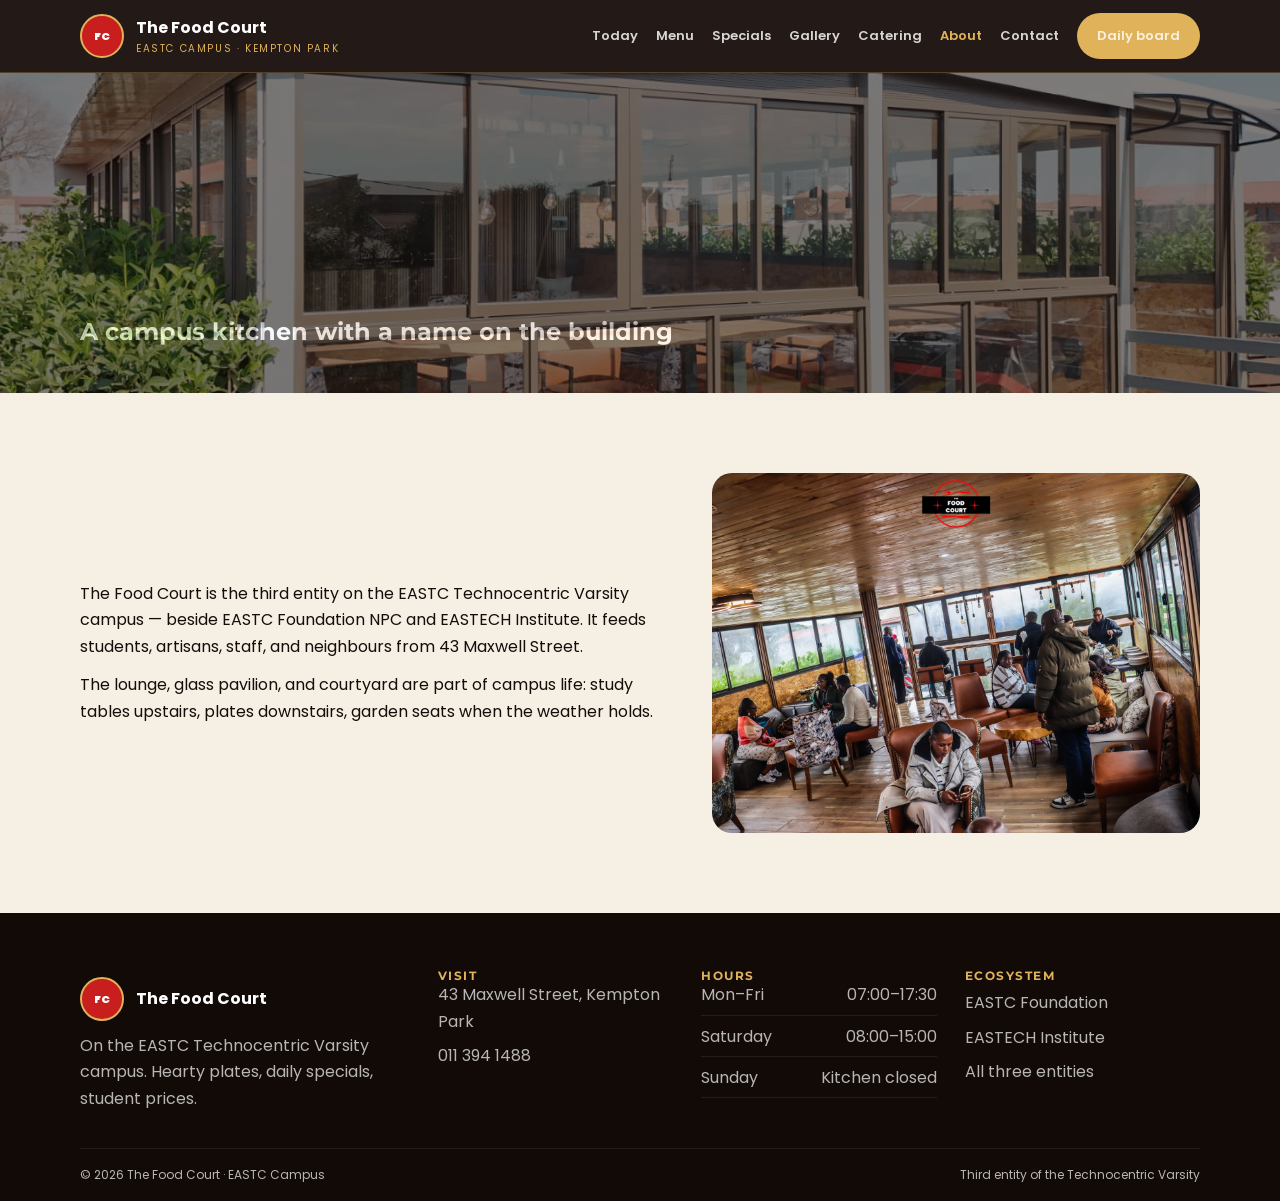
==== about.html @ 105ccf6e "Publish EASTC website" ====
<!DOCTYPE html>
<html lang="en">
<head>
<meta charset="UTF-8">
<meta name="viewport" content="width=device-width, initial-scale=1.0">
<title>About | The Food Court</title>
<meta name="description" content="The Food Court is the third EASTC campus entity.">
<link rel="preconnect" href="https://fonts.googleapis.com">
<link href="https://fonts.googleapis.com/css2?family=Montserrat:wght@700;800;900&family=Poppins:wght@400;500;600;700&display=swap" rel="stylesheet">
<link rel="stylesheet" href="../shared/3d.css">
<link rel="stylesheet" href="assets/css/food.css">
</head>
<body>
<a class="skip" href="#main" style="position:absolute;left:12px;top:-40px">Skip</a>

<header class="nav">
  <div class="wrap nav-inner">
    <a class="brand" href="index.html">
      <div class="mark">FC</div>
      <div><strong>The Food Court</strong><div style="font-size:10px;letter-spacing:1.6px;color:#E0B25A;text-transform:uppercase">EASTC Campus · Kempton Park</div></div>
    </a>
    <button class="menu-btn" aria-label="Menu">☰</button>
    <nav class="nav-links">
      <a href="index.html">Today</a>
      <a href="menu.html">Menu</a>
      <a href="specials.html">Specials</a>
      <a href="gallery.html">Gallery</a>
      <a href="catering.html">Catering</a>
      <a href="about.html">About</a>
      <a href="contact.html">Contact</a>
      <a class="btn btn-gold" href="today.html">Daily board</a>
    </nav>
  </div>
</header>
<main id="main">

<section class="page-hero media"><div class="hero-bg" style="background-image:url('assets/img/glass.jpg')"></div>
<div class="wrap"><h1>A campus kitchen with a name on the building</h1></div></section>
<section><div class="wrap grid-2">
  <div>
    <p>The Food Court is the third entity on the EASTC Technocentric Varsity campus — beside EASTC Foundation NPC and EASTECH Institute. It feeds students, artisans, staff, and neighbours from 43 Maxwell Street.</p>
    <p style="margin-top:12px">The lounge, glass pavilion, and courtyard are part of campus life: study tables upstairs, plates downstairs, garden seats when the weather holds.</p>
  </div>
  <img src="assets/img/lounge.jpg" alt="Lounge" style="border-radius:20px;height:360px;object-fit:cover;width:100%">
</div></section>

</main>
<footer>
  <div class="wrap foot">
    <div>
      <a class="brand" href="index.html"><div class="mark">FC</div><strong>The Food Court</strong></a>
      <p style="margin-top:12px">On the EASTC Technocentric Varsity campus. Hearty plates, daily specials, student prices.</p>
    </div>
    <div>
      <h3 style="color:#E0B25A;font-size:12px;letter-spacing:1.5px;text-transform:uppercase">Visit</h3>
      <p>43 Maxwell Street, Kempton Park<br><a href="tel:+27113941488">011 394 1488</a></p>
    </div>
    <div>
      <h3 style="color:#E0B25A;font-size:12px;letter-spacing:1.5px;text-transform:uppercase">Hours</h3>
      <div class="hours">
        <div><span>Mon–Fri</span><span>07:00–17:30</span></div>
        <div><span>Saturday</span><span>08:00–15:00</span></div>
        <div><span>Sunday</span><span>Kitchen closed</span></div>
      </div>
    </div>
    <div>
      <h3 style="color:#E0B25A;font-size:12px;letter-spacing:1.5px;text-transform:uppercase">Ecosystem</h3>
      <a href="https://eastechfoundation.co.za/">EASTC Foundation</a>
      <a href="https://eastech-institute.co.za/">EASTECH Institute</a>
      <a href="https://eastech.co.za/">All three entities</a>
    </div>
  </div>
  <div class="wrap legal"><span>&copy; <span data-year></span> The Food Court · EASTC Campus</span><span>Third entity of the Technocentric Varsity</span></div>
</footer>
<script src="assets/js/food.js"></script>
<script src="../shared/3d.js"></script>
</body></html>
---- assets/css/food.css ----
:root {
  --ink: #160d0a;
  --cream: #F6EFE4;
  --red: #C81E1E;
  --red-deep: #8E1212;
  --wood: #6B3E22;
  --gold: #E0B25A;
  --white: #fff;
}
*, *::before, *::after { box-sizing: border-box; margin: 0; padding: 0; }
html { scroll-behavior: smooth; }
body { font-family: "Poppins", sans-serif; background: var(--cream); color: var(--ink); line-height: 1.65; overflow-x: hidden; }
img { max-width: 100%; display: block; }
a { color: inherit; text-decoration: none; }
h1,h2,h3 { font-family: "Montserrat", sans-serif; line-height: 1.1; }
.wrap { width: min(1120px, calc(100% - 40px)); margin: 0 auto; }
.nav {
  position: sticky; top: 0; z-index: 40;
  background: rgba(22,13,10,.94); color: #fff;
  border-bottom: 1px solid rgba(224,178,90,.25);
}
.nav-inner { display: flex; align-items: center; justify-content: space-between; min-height: 72px; }
.brand { display: flex; align-items: center; gap: 12px; color: #fff; }
.mark {
  width: 44px; height: 44px; border-radius: 50%;
  background: var(--red); color: #fff; display: grid; place-items: center;
  font-weight: 900; font-size: 11px; border: 2px solid var(--gold);
}
.nav-links { display: flex; gap: 18px; align-items: center; }
.nav-links a { color: rgba(255,255,255,.82); font-size: 13px; font-weight: 600; }
.nav-links a:hover, .nav-links a.active { color: var(--gold); }
.btn { display: inline-flex; align-items: center; justify-content: center; padding: 12px 20px; border-radius: 999px; font-weight: 800; font-size: 13px; border: 0; cursor: pointer; }
.btn-red { background: var(--red); color: #fff; }
.btn-gold { background: var(--gold); color: var(--ink); }
.btn-ghost { background: transparent; color: #fff; border: 1px solid rgba(255,255,255,.3); }
.menu-btn { display: none; background: none; border: 0; color: #fff; font-size: 26px; }
.hero { position: relative; min-height: 92vh; display: grid; align-items: end; color: #fff; overflow: hidden; }
.hero-bg { position: absolute; inset: 0; background-size: cover; background-position: center; transform: scale(1.08); }
.hero::after { content:""; position:absolute; inset:0; background: linear-gradient(180deg, rgba(22,13,10,.25), rgba(22,13,10,.82)); }
.hero-content { position: relative; z-index: 1; padding: 0 0 64px; }
.eyebrow { letter-spacing: 2.4px; text-transform: uppercase; font-size: 11px; font-weight: 800; color: var(--gold); }
.hero h1 { font-size: clamp(42px, 8vw, 84px); margin: 10px 0 12px; }
.board {
  background: var(--ink); color: #fff; border-radius: 22px; padding: 28px;
  box-shadow: 0 24px 60px rgba(0,0,0,.25);
}
.board h2 { color: var(--gold); margin-bottom: 16px; }
.meal { display: flex; justify-content: space-between; gap: 12px; padding: 12px 0; border-bottom: 1px dashed rgba(255,255,255,.12); }
.meal:last-child { border-bottom: 0; }
.price { color: var(--gold); font-weight: 800; }
section { padding: 80px 0; }
.grid-3 { display: grid; grid-template-columns: repeat(3,1fr); gap: 18px; }
.grid-2 { display: grid; grid-template-columns: 1.1fr .9fr; gap: 36px; align-items: center; }
.card { background: #fff; border-radius: 18px; overflow: hidden; box-shadow: 0 10px 30px rgba(22,13,10,.08); }
.card img { width: 100%; height: 190px; object-fit: cover; }
.card-body { padding: 20px; }
.tag { display: inline-block; background: #fde8e8; color: var(--red); font-size: 11px; font-weight: 800; padding: 4px 10px; border-radius: 999px; }
.page-hero { background: var(--ink); color: #fff; padding: 72px 0 48px; position: relative; overflow: hidden; }
.page-hero.media { min-height: 320px; display: grid; align-items: end; }
.page-hero .hero-bg { opacity: .45; }
form { display: grid; gap: 12px; }
input, select, textarea { padding: 12px; border-radius: 10px; border: 1px solid #e5d9c8; font: inherit; }
.success { display: none; background: #ecfdf5; color: #065f46; padding: 12px; border-radius: 10px; }
.success.show { display: block; }
footer { background: #110a07; color: rgba(255,255,255,.7); padding: 56px 0 0; }
.foot { display: grid; grid-template-columns: 1.4fr 1fr 1fr 1fr; gap: 28px; padding-bottom: 36px; }
footer a { display: block; color: rgba(255,255,255,.7); margin: 8px 0; }
.legal { border-top: 1px solid rgba(255,255,255,.08); padding: 16px 0; font-size: 12px; display: flex; justify-content: space-between; flex-wrap: wrap; gap: 8px; }
.hours { display: grid; gap: 8px; }
.hours div { display: flex; justify-content: space-between; gap: 16px; border-bottom: 1px solid rgba(255,255,255,.08); padding-bottom: 6px; }
.live { display: inline-flex; align-items: center; gap: 8px; color: #86efac; font-size: 12px; font-weight: 700; }
.live i { width: 8px; height: 8px; background: #22c55e; border-radius: 50%; animation: pulse 1.4s infinite; }
@keyframes pulse { 50% { opacity: .35; } }
@media (max-width: 900px) {
  .menu-btn { display: block; }
  .nav-links { display: none; position: absolute; left: 0; right: 0; top: 72px; background: var(--ink); flex-direction: column; padding: 16px 20px 24px; }
  .nav-links.open { display: flex; }
  .grid-3, .grid-2, .foot { grid-template-columns: 1fr; }
}
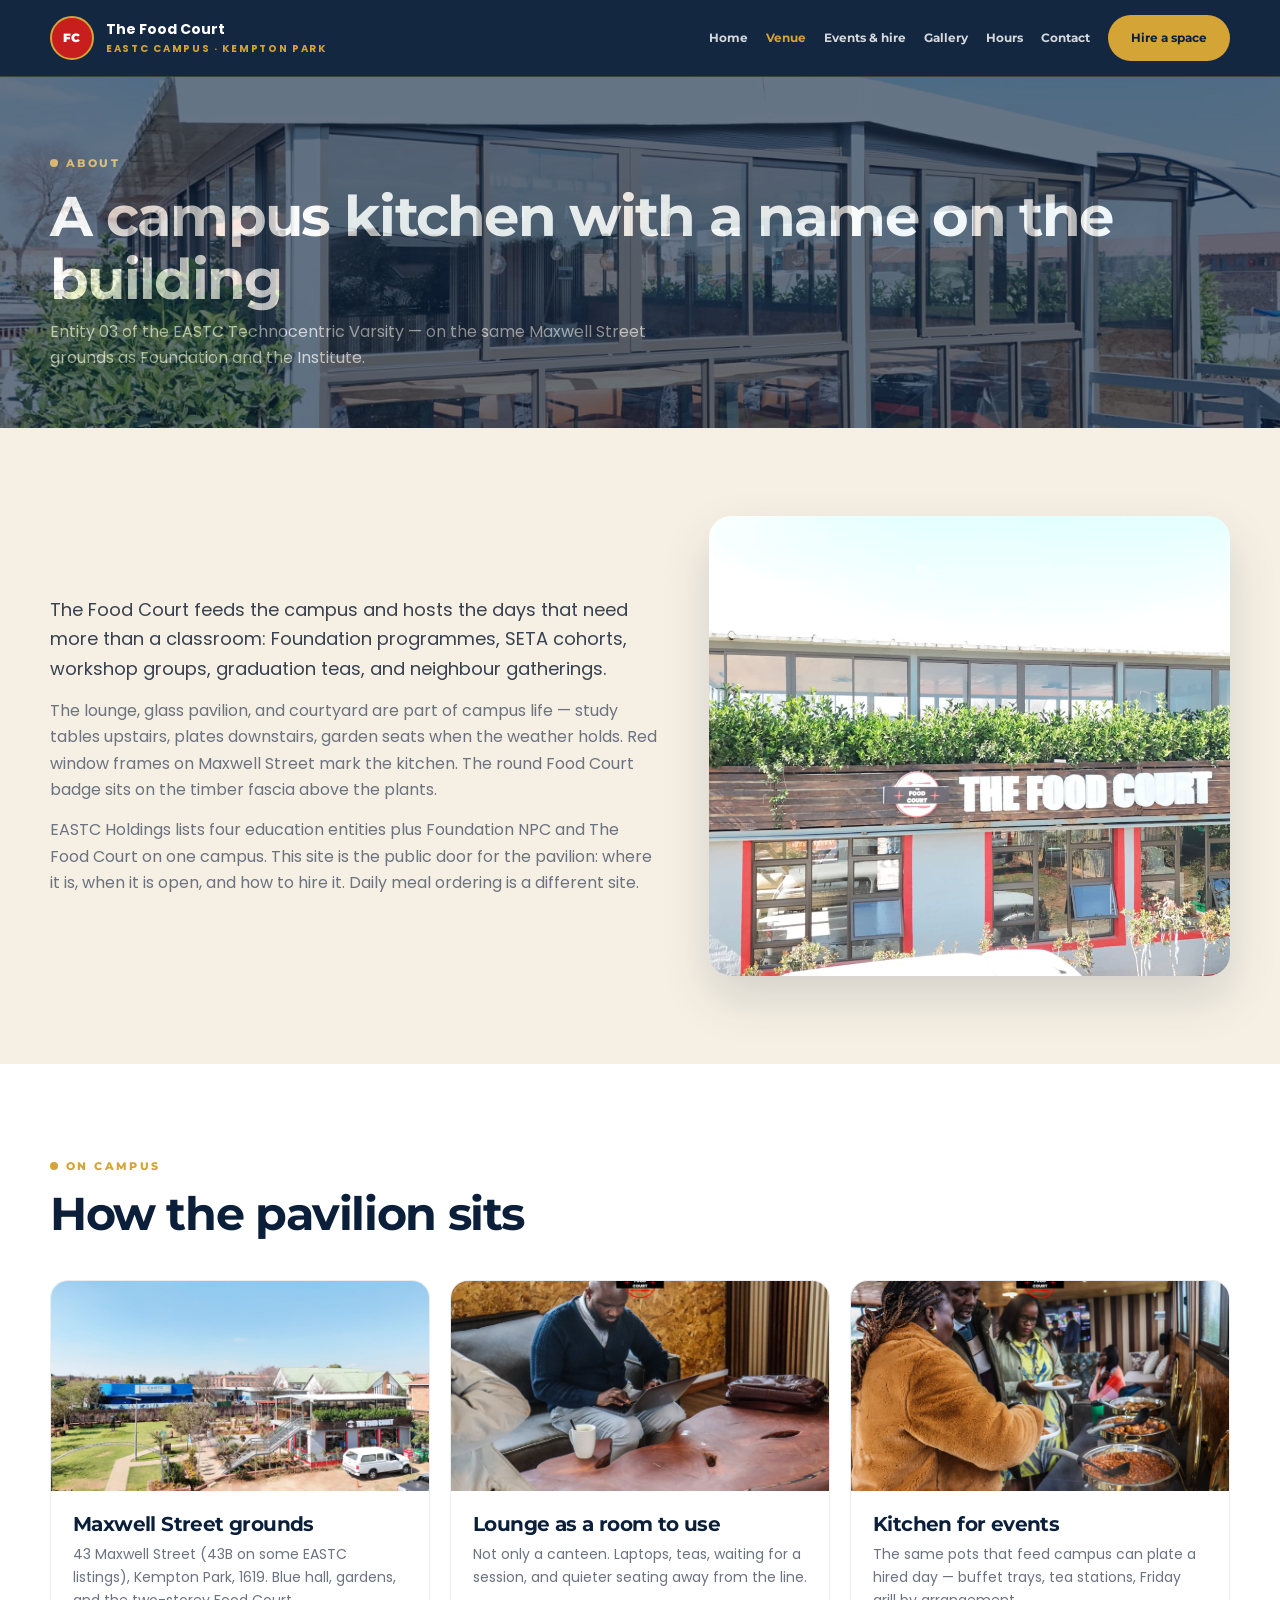
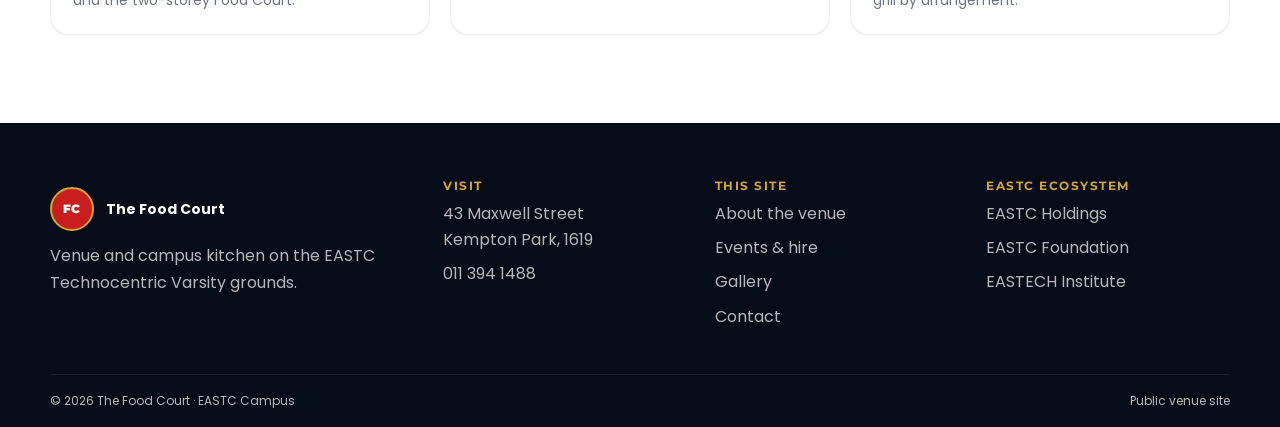
==== commit 4f15fd95: "Rebuild Food Court site as EASTC venue and events pages Replace the daily-menu kitchen site with a s" ====
--- a/about.html
+++ b/about.html
@@ -1,77 +1,101 @@
 <!DOCTYPE html>
 <html lang="en">
 <head>
-<meta charset="UTF-8">
-<meta name="viewport" content="width=device-width, initial-scale=1.0">
-<title>About | The Food Court</title>
-<meta name="description" content="The Food Court is the third EASTC campus entity.">
-<link rel="preconnect" href="https://fonts.googleapis.com">
-<link href="https://fonts.googleapis.com/css2?family=Montserrat:wght@700;800;900&family=Poppins:wght@400;500;600;700&display=swap" rel="stylesheet">
-<link rel="stylesheet" href="../shared/3d.css">
-<link rel="stylesheet" href="assets/css/food.css">
+  <meta charset="UTF-8">
+  <meta name="viewport" content="width=device-width, initial-scale=1.0">
+  <title>About the venue | The Food Court EASTC</title>
+  <meta name="description" content="The Food Court is the third EASTC campus entity — a kitchen, glass lounge, and courtyard at 43 Maxwell Street, Kempton Park.">
+  <link rel="canonical" href="https://eastechfoodcourt.co.za/about.html">
+  <link rel="icon" href="assets/img/favicon.svg" type="image/svg+xml">
+  <link rel="preconnect" href="https://fonts.googleapis.com">
+  <link rel="preconnect" href="https://fonts.gstatic.com" crossorigin>
+  <link href="https://fonts.googleapis.com/css2?family=Montserrat:wght@600;700;800;900&family=Poppins:wght@400;500;600;700&display=swap" rel="stylesheet">
+  <link rel="stylesheet" href="assets/css/venue.css">
 </head>
 <body>
-<a class="skip" href="#main" style="position:absolute;left:12px;top:-40px">Skip</a>
-
+<a class="skip" href="#main">Skip to content</a>
 <header class="nav">
   <div class="wrap nav-inner">
     <a class="brand" href="index.html">
       <div class="mark">FC</div>
-      <div><strong>The Food Court</strong><div style="font-size:10px;letter-spacing:1.6px;color:#E0B25A;text-transform:uppercase">EASTC Campus · Kempton Park</div></div>
+      <div><strong>The Food Court</strong><small>EASTC Campus · Kempton Park</small></div>
     </a>
-    <button class="menu-btn" aria-label="Menu">☰</button>
-    <nav class="nav-links">
-      <a href="index.html">Today</a>
-      <a href="menu.html">Menu</a>
-      <a href="specials.html">Specials</a>
+    <button class="menu-btn" aria-label="Open menu" aria-expanded="false">☰</button>
+    <nav class="nav-links" aria-label="Primary">
+      <a href="index.html">Home</a>
+      <a href="about.html">Venue</a>
+      <a href="events.html">Events &amp; hire</a>
       <a href="gallery.html">Gallery</a>
-      <a href="catering.html">Catering</a>
-      <a href="about.html">About</a>
+      <a href="index.html#visit">Hours</a>
       <a href="contact.html">Contact</a>
-      <a class="btn btn-gold" href="today.html">Daily board</a>
+      <a class="btn btn-gold" href="events.html">Hire a space</a>
     </nav>
   </div>
 </header>
+
 <main id="main">
+  <section class="page-hero media">
+    <div class="hero-bg" style="background-image:url('assets/img/glass.jpg')"></div>
+    <div class="wrap">
+      <div class="eyebrow">About</div>
+      <h1>A campus kitchen with a name on the building</h1>
+      <p>Entity 03 of the EASTC Technocentric Varsity — on the same Maxwell Street grounds as Foundation and the Institute.</p>
+    </div>
+  </section>
 
-<section class="page-hero media"><div class="hero-bg" style="background-image:url('assets/img/glass.jpg')"></div>
-<div class="wrap"><h1>A campus kitchen with a name on the building</h1></div></section>
-<section><div class="wrap grid-2">
-  <div>
-    <p>The Food Court is the third entity on the EASTC Technocentric Varsity campus — beside EASTC Foundation NPC and EASTECH Institute. It feeds students, artisans, staff, and neighbours from 43 Maxwell Street.</p>
-    <p style="margin-top:12px">The lounge, glass pavilion, and courtyard are part of campus life: study tables upstairs, plates downstairs, garden seats when the weather holds.</p>
-  </div>
-  <img src="assets/img/lounge.jpg" alt="Lounge" style="border-radius:20px;height:360px;object-fit:cover;width:100%">
-</div></section>
+  <section>
+    <div class="wrap grid-2">
+      <div>
+        <p class="lede">The Food Court feeds the campus and hosts the days that need more than a classroom: Foundation programmes, SETA cohorts, workshop groups, graduation teas, and neighbour gatherings.</p>
+        <p>The lounge, glass pavilion, and courtyard are part of campus life — study tables upstairs, plates downstairs, garden seats when the weather holds. Red window frames on Maxwell Street mark the kitchen. The round Food Court badge sits on the timber fascia above the plants.</p>
+        <p style="margin-top:14px;color:var(--muted)">EASTC Holdings lists four education entities plus Foundation NPC and The Food Court on one campus. This site is the public door for the pavilion: where it is, when it is open, and how to hire it. Daily meal ordering is a different site.</p>
+      </div>
+      <img class="photo" src="assets/img/exterior.jpg" alt="The Food Court exterior with signage and planter boxes">
+    </div>
+  </section>
 
+  <section class="paper">
+    <div class="wrap">
+      <div class="section-head">
+        <div class="eyebrow">On campus</div>
+        <h2>How the pavilion sits</h2>
+      </div>
+      <div class="grid-3">
+        <article class="space"><img src="assets/img/campus.jpg" alt="Campus with Food Court and EASTC hall"><div class="space-body"><h3>Maxwell Street grounds</h3><p>43 Maxwell Street (43B on some EASTC listings), Kempton Park, 1619. Blue hall, gardens, and the two-storey Food Court.</p></div></article>
+        <article class="space"><img src="assets/img/guest.jpg" alt="Someone working in the lounge"><div class="space-body"><h3>Lounge as a room to use</h3><p>Not only a canteen. Laptops, teas, waiting for a session, and quieter seating away from the line.</p></div></article>
+        <article class="space"><img src="assets/img/buffet.jpg" alt="Guests at a buffet"><div class="space-body"><h3>Kitchen for events</h3><p>The same pots that feed campus can plate a hired day — buffet trays, tea stations, Friday grill by arrangement.</p></div></article>
+      </div>
+    </div>
+  </section>
 </main>
+
 <footer>
   <div class="wrap foot">
     <div>
       <a class="brand" href="index.html"><div class="mark">FC</div><strong>The Food Court</strong></a>
-      <p style="margin-top:12px">On the EASTC Technocentric Varsity campus. Hearty plates, daily specials, student prices.</p>
+      <p style="margin-top:12px">Venue and campus kitchen on the EASTC Technocentric Varsity grounds.</p>
     </div>
     <div>
-      <h3 style="color:#E0B25A;font-size:12px;letter-spacing:1.5px;text-transform:uppercase">Visit</h3>
-      <p>43 Maxwell Street, Kempton Park<br><a href="tel:+27113941488">011 394 1488</a></p>
+      <h3>Visit</h3>
+      <p>43 Maxwell Street<br>Kempton Park, 1619</p>
+      <a href="tel:+27113941488">011 394 1488</a>
     </div>
     <div>
-      <h3 style="color:#E0B25A;font-size:12px;letter-spacing:1.5px;text-transform:uppercase">Hours</h3>
-      <div class="hours">
-        <div><span>Mon–Fri</span><span>07:00–17:30</span></div>
-        <div><span>Saturday</span><span>08:00–15:00</span></div>
-        <div><span>Sunday</span><span>Kitchen closed</span></div>
-      </div>
+      <h3>This site</h3>
+      <a href="about.html">About the venue</a>
+      <a href="events.html">Events &amp; hire</a>
+      <a href="gallery.html">Gallery</a>
+      <a href="contact.html">Contact</a>
     </div>
     <div>
-      <h3 style="color:#E0B25A;font-size:12px;letter-spacing:1.5px;text-transform:uppercase">Ecosystem</h3>
+      <h3>EASTC ecosystem</h3>
+      <a href="https://eastech.co.za/">EASTC Holdings</a>
       <a href="https://eastechfoundation.co.za/">EASTC Foundation</a>
       <a href="https://eastech-institute.co.za/">EASTECH Institute</a>
-      <a href="https://eastech.co.za/">All three entities</a>
     </div>
   </div>
-  <div class="wrap legal"><span>&copy; <span data-year></span> The Food Court · EASTC Campus</span><span>Third entity of the Technocentric Varsity</span></div>
+  <div class="wrap legal"><span>&copy; <span data-year></span> The Food Court · EASTC Campus</span><span>Public venue site</span></div>
 </footer>
-<script src="assets/js/food.js"></script>
-<script src="../shared/3d.js"></script>
-</body></html>
+<script src="assets/js/venue.js"></script>
+</body>
+</html>
--- a/assets/css/venue.css
+++ b/assets/css/venue.css
@@ -0,0 +1,306 @@
+:root {
+  --navy: #0B1F3A;
+  --navy-mid: #123056;
+  --navy-deep: #070d18;
+  --gold: #D4A437;
+  --gold-light: #E8BC5A;
+  --cream: #F6F0E4;
+  --cream-dark: #EBE3D2;
+  --ink: #111827;
+  --body: #374151;
+  --muted: #6B7280;
+  --white: #fff;
+  --red: #C81E1E;
+  --shadow: 0 22px 50px rgba(11, 31, 58, 0.14);
+  --radius: 18px;
+  --max: 1180px;
+}
+
+*, *::before, *::after { box-sizing: border-box; margin: 0; padding: 0; }
+html { scroll-behavior: smooth; }
+body {
+  font-family: "Poppins", sans-serif;
+  color: var(--ink);
+  background: var(--cream);
+  line-height: 1.65;
+  overflow-x: hidden;
+}
+img { max-width: 100%; display: block; }
+a { color: inherit; text-decoration: none; }
+button, input, select, textarea { font: inherit; }
+h1, h2, h3, h4 { font-family: "Montserrat", sans-serif; line-height: 1.12; letter-spacing: -0.03em; }
+.wrap { width: min(var(--max), calc(100% - 40px)); margin: 0 auto; }
+
+.skip {
+  position: absolute; left: 12px; top: -44px; z-index: 80;
+  background: var(--gold); color: var(--navy); padding: 8px 12px; border-radius: 8px; font-weight: 800;
+}
+.skip:focus { top: 12px; }
+
+.eyebrow {
+  display: inline-flex; align-items: center; gap: 8px;
+  font-family: "Montserrat", sans-serif;
+  font-size: 11px; font-weight: 800; letter-spacing: 2.4px; text-transform: uppercase;
+  color: var(--gold);
+}
+.eyebrow::before { content: ""; width: 8px; height: 8px; border-radius: 50%; background: currentColor; }
+
+.nav {
+  position: sticky; top: 0; z-index: 50;
+  background: rgba(11, 31, 58, 0.96);
+  backdrop-filter: blur(16px);
+  border-bottom: 1px solid rgba(212, 164, 55, 0.22);
+}
+.nav-inner { display: flex; align-items: center; justify-content: space-between; min-height: 76px; gap: 20px; }
+.brand { display: flex; align-items: center; gap: 12px; color: #fff; }
+.mark {
+  width: 44px; height: 44px; border-radius: 50%;
+  background: var(--red); color: #fff;
+  font-family: "Montserrat", sans-serif; font-weight: 900; font-size: 12px;
+  display: grid; place-items: center;
+  border: 2px solid var(--gold);
+  letter-spacing: 0.2px;
+}
+.brand strong { display: block; font-size: 14px; }
+.brand small {
+  display: block; font-size: 10px; color: var(--gold);
+  letter-spacing: 1.7px; text-transform: uppercase; font-weight: 700;
+}
+.nav-links { display: flex; align-items: center; gap: 18px; }
+.nav-links a {
+  color: rgba(255,255,255,.82);
+  font-family: "Montserrat", sans-serif;
+  font-size: 12px; font-weight: 700;
+}
+.nav-links a:hover, .nav-links a.active { color: var(--gold); }
+.nav-links a.btn { color: var(--navy); }
+.nav-links a.btn:hover { color: var(--navy); }
+.menu-btn { display: none; background: none; border: 0; color: #fff; font-size: 26px; cursor: pointer; }
+
+.btn {
+  display: inline-flex; align-items: center; justify-content: center; gap: 8px;
+  padding: 12px 22px; border-radius: 999px;
+  font-family: "Montserrat", sans-serif; font-size: 13px; font-weight: 800;
+  border: 1.5px solid transparent; cursor: pointer;
+  transition: .2s transform, .2s background, .2s color, .2s border-color;
+}
+.btn:hover { transform: translateY(-1px); }
+.btn-gold { background: var(--gold); color: var(--navy); }
+.btn-gold:hover { background: var(--gold-light); }
+.btn-ghost { background: transparent; color: #fff; border-color: rgba(255,255,255,.32); }
+.btn-navy { background: var(--navy); color: #fff; }
+.btn-outline { background: transparent; color: var(--navy); border-color: rgba(11,31,58,.22); }
+
+.hero {
+  position: relative; min-height: 92vh; display: grid; align-items: end;
+  color: #fff; overflow: hidden; background: var(--navy-deep);
+}
+.hero-bg {
+  position: absolute; inset: 0;
+  background-size: cover; background-position: center 42%;
+  transform: scale(1.06);
+  animation: ken 22s ease-in-out infinite alternate;
+}
+@keyframes ken { to { transform: scale(1.14) translate3d(-1.4%, -1%, 0); } }
+.hero::after {
+  content: ""; position: absolute; inset: 0;
+  background:
+    linear-gradient(180deg, rgba(7,13,24,.18) 0%, rgba(7,13,24,.42) 42%, rgba(7,13,24,.88) 100%),
+    linear-gradient(90deg, rgba(11,31,58,.55) 0%, rgba(11,31,58,.08) 58%);
+}
+.hero-content { position: relative; z-index: 1; padding: 0 0 72px; }
+.hero h1 { font-size: clamp(44px, 8vw, 86px); margin: 12px 0 16px; max-width: 14ch; }
+.hero h1 em { font-style: normal; color: var(--gold); }
+.hero p { max-width: 560px; color: rgba(255,255,255,.82); font-size: 17px; }
+.hero-actions { display: flex; flex-wrap: wrap; gap: 10px; margin-top: 28px; }
+.hero-meta {
+  display: flex; flex-wrap: wrap; gap: 18px 28px;
+  margin-top: 36px; padding-top: 22px;
+  border-top: 1px solid rgba(212,164,55,.28);
+  font-size: 13px; color: rgba(255,255,255,.72);
+}
+.hero-meta strong { display: block; color: var(--gold); font-size: 11px; letter-spacing: 1.6px; text-transform: uppercase; }
+
+section { padding: 88px 0; }
+.section-head { max-width: 680px; margin-bottom: 40px; }
+.section-head h2 { font-size: clamp(28px, 4.2vw, 46px); color: var(--navy); margin: 10px 0 12px; }
+.section-head p { color: var(--body); }
+.ink { background: var(--navy); color: #fff; }
+.ink .section-head h2, .ink h2, .ink h3 { color: #fff; }
+.ink .section-head p, .ink p { color: rgba(255,255,255,.74); }
+.paper { background: var(--white); }
+
+.grid-2 { display: grid; grid-template-columns: 1.08fr 0.92fr; gap: 48px; align-items: center; }
+.grid-3 { display: grid; grid-template-columns: repeat(3, 1fr); gap: 20px; }
+.grid-4 { display: grid; grid-template-columns: repeat(4, 1fr); gap: 16px; }
+.split-top { align-items: start; }
+
+.lede { font-size: 18px; color: var(--body); }
+.lede + p { margin-top: 14px; color: var(--muted); }
+
+.levels { display: grid; gap: 0; margin-top: 28px; border: 1px solid rgba(11,31,58,.1); border-radius: 16px; overflow: hidden; background: #fff; }
+.level {
+  display: grid; grid-template-columns: 72px 1fr; gap: 16px; padding: 16px 18px;
+  border-bottom: 1px solid rgba(11,31,58,.08);
+}
+.level:last-child { border-bottom: 0; }
+.level b {
+  font-family: "Montserrat", sans-serif; color: var(--gold);
+  font-size: 13px; letter-spacing: 1px;
+}
+.level strong { display: block; color: var(--navy); font-size: 15px; }
+.level span { color: var(--muted); font-size: 13px; }
+
+.photo {
+  width: 100%; height: 460px; object-fit: cover; border-radius: 22px;
+  box-shadow: var(--shadow);
+}
+.photo-stack { position: relative; }
+.photo-stack .photo { height: 420px; }
+.photo-chip {
+  position: absolute; left: 18px; bottom: 18px;
+  background: rgba(11,31,58,.92); color: #fff;
+  padding: 12px 16px; border-radius: 12px; border: 1px solid rgba(212,164,55,.35);
+  font-size: 12px; max-width: 220px;
+}
+.photo-chip strong { display: block; color: var(--gold); letter-spacing: 1.2px; text-transform: uppercase; font-size: 10px; }
+
+.space {
+  background: #fff; border-radius: var(--radius); overflow: hidden;
+  border: 1px solid rgba(11,31,58,.08); box-shadow: 0 1px 0 rgba(11,31,58,.03);
+  display: flex; flex-direction: column; min-height: 100%;
+  transition: .25s transform, .25s box-shadow;
+}
+.space:hover { transform: translateY(-4px); box-shadow: var(--shadow); }
+.space img { width: 100%; height: 210px; object-fit: cover; }
+.space-body { padding: 22px; display: flex; flex-direction: column; gap: 8px; flex: 1; }
+.space h3 { color: var(--navy); font-size: 20px; }
+.space p { color: var(--muted); font-size: 14px; }
+.pills { display: flex; flex-wrap: wrap; gap: 8px; margin-top: auto; padding-top: 12px; }
+.pill {
+  font-size: 11px; font-weight: 700; letter-spacing: .4px;
+  padding: 5px 10px; border-radius: 999px;
+  background: rgba(212,164,55,.14); color: var(--navy);
+}
+
+.kitchen-panel {
+  display: grid; grid-template-columns: 1.1fr .9fr; gap: 36px; align-items: center;
+  background: var(--navy-deep); color: #fff; border-radius: 28px; overflow: hidden;
+  border: 1px solid rgba(212,164,55,.28);
+}
+.kitchen-copy { padding: 40px 36px; }
+.kitchen-copy h2 { color: #fff; font-size: clamp(26px, 3.4vw, 38px); margin: 8px 0 12px; }
+.kitchen-copy p { color: rgba(255,255,255,.74); }
+.kitchen-copy .hero-actions { margin-top: 22px; }
+.kitchen-copy img, .kitchen-panel img { width: 100%; height: 100%; min-height: 320px; object-fit: cover; }
+
+.gallery-grid {
+  display: grid;
+  grid-template-columns: repeat(4, 1fr);
+  grid-auto-rows: 150px;
+  gap: 10px;
+}
+.gallery-grid a, .gallery-grid button {
+  display: block; padding: 0; border: 0; background: none; cursor: pointer; overflow: hidden; border-radius: 14px;
+}
+.gallery-grid img { width: 100%; height: 100%; object-fit: cover; transition: transform .45s ease; }
+.gallery-grid a:hover img, .gallery-grid button:hover img { transform: scale(1.05); }
+.gallery-grid .wide { grid-column: span 2; grid-row: span 2; }
+.gallery-grid .tall { grid-row: span 2; }
+
+.hours-card, .visit-card {
+  background: #fff; border-radius: 20px; padding: 28px;
+  border: 1px solid rgba(11,31,58,.08);
+}
+.hours { display: grid; gap: 10px; }
+.hours li {
+  display: flex; justify-content: space-between; gap: 16px;
+  list-style: none; padding-bottom: 10px;
+  border-bottom: 1px solid rgba(11,31,58,.08);
+  font-size: 15px;
+}
+.hours li:last-child { border-bottom: 0; padding-bottom: 0; }
+.hours span { color: var(--muted); }
+.hours b { color: var(--navy); }
+.map {
+  width: 100%; min-height: 360px; border: 0; border-radius: 20px;
+  filter: grayscale(.15) contrast(1.05);
+  box-shadow: var(--shadow);
+}
+
+.page-hero {
+  position: relative; background: var(--navy); color: #fff;
+  padding: 72px 0 56px; overflow: hidden;
+}
+.page-hero.media { min-height: 340px; display: grid; align-items: end; }
+.page-hero .hero-bg { opacity: .38; animation: none; transform: none; }
+.page-hero h1 { font-size: clamp(32px, 5vw, 56px); margin: 10px 0 8px; }
+.page-hero p { color: rgba(255,255,255,.74); max-width: 620px; }
+
+form.board {
+  display: grid; gap: 12px;
+  background: var(--navy); color: #fff;
+  padding: 28px; border-radius: 22px;
+  border: 1px solid rgba(212,164,55,.28);
+}
+form.board h2, form.board h3 { color: #fff; }
+form.board p { color: rgba(255,255,255,.7); font-size: 14px; }
+label { font-size: 12px; font-weight: 700; letter-spacing: .4px; color: var(--gold-light); }
+input, select, textarea {
+  width: 100%; padding: 12px 14px; border-radius: 10px;
+  border: 1px solid rgba(255,255,255,.14);
+  background: rgba(255,255,255,.06); color: #fff;
+}
+textarea { min-height: 120px; resize: vertical; }
+input::placeholder, textarea::placeholder { color: rgba(255,255,255,.4); }
+.success { display: none; background: #ecfdf5; color: #065f46; padding: 12px; border-radius: 10px; }
+.success.show { display: block; }
+.note { font-size: 12px; color: rgba(255,255,255,.55); }
+
+.contact-list { display: grid; gap: 16px; }
+.contact-list a, .contact-list p { color: var(--body); }
+.contact-list strong { display: block; color: var(--navy); font-size: 12px; letter-spacing: 1.4px; text-transform: uppercase; margin-bottom: 4px; }
+
+.notice {
+  background: #fff; border-left: 4px solid var(--gold); border-radius: 12px;
+  padding: 22px 24px; box-shadow: var(--shadow);
+}
+.notice h2 { color: var(--navy); margin-bottom: 8px; }
+
+footer { background: var(--navy-deep); color: rgba(255,255,255,.7); padding: 56px 0 0; }
+.foot { display: grid; grid-template-columns: 1.5fr 1fr 1fr 1fr; gap: 28px; padding-bottom: 36px; }
+footer a { display: block; color: rgba(255,255,255,.7); margin: 8px 0; }
+footer a:hover { color: var(--gold); }
+.foot h3 { color: var(--gold); font-size: 12px; letter-spacing: 1.5px; text-transform: uppercase; margin-bottom: 8px; }
+.legal {
+  border-top: 1px solid rgba(255,255,255,.08);
+  padding: 16px 0; font-size: 12px;
+  display: flex; justify-content: space-between; flex-wrap: wrap; gap: 8px;
+}
+
+.lightbox {
+  position: fixed; inset: 0; z-index: 90; display: none;
+  background: rgba(7,13,24,.92); align-items: center; justify-content: center; padding: 24px;
+}
+.lightbox.open { display: flex; }
+.lightbox img { max-width: min(1100px, 92vw); max-height: 86vh; border-radius: 12px; }
+.lightbox button {
+  position: absolute; top: 18px; right: 18px;
+  background: transparent; border: 0; color: #fff; font-size: 32px; cursor: pointer;
+}
+
+@media (max-width: 980px) {
+  .menu-btn { display: block; }
+  .nav-links {
+    display: none; position: absolute; left: 0; right: 0; top: 76px;
+    background: var(--navy); flex-direction: column; align-items: flex-start;
+    padding: 16px 20px 28px; gap: 14px;
+    border-bottom: 1px solid rgba(212,164,55,.22);
+  }
+  .nav-links.open { display: flex; }
+  .grid-2, .grid-3, .grid-4, .foot, .kitchen-panel { grid-template-columns: 1fr; }
+  .gallery-grid { grid-template-columns: repeat(2, 1fr); grid-auto-rows: 140px; }
+  .photo, .photo-stack .photo { height: 280px; }
+  .hero { min-height: 86vh; }
+  .hero-content { padding-bottom: 48px; }
+}
